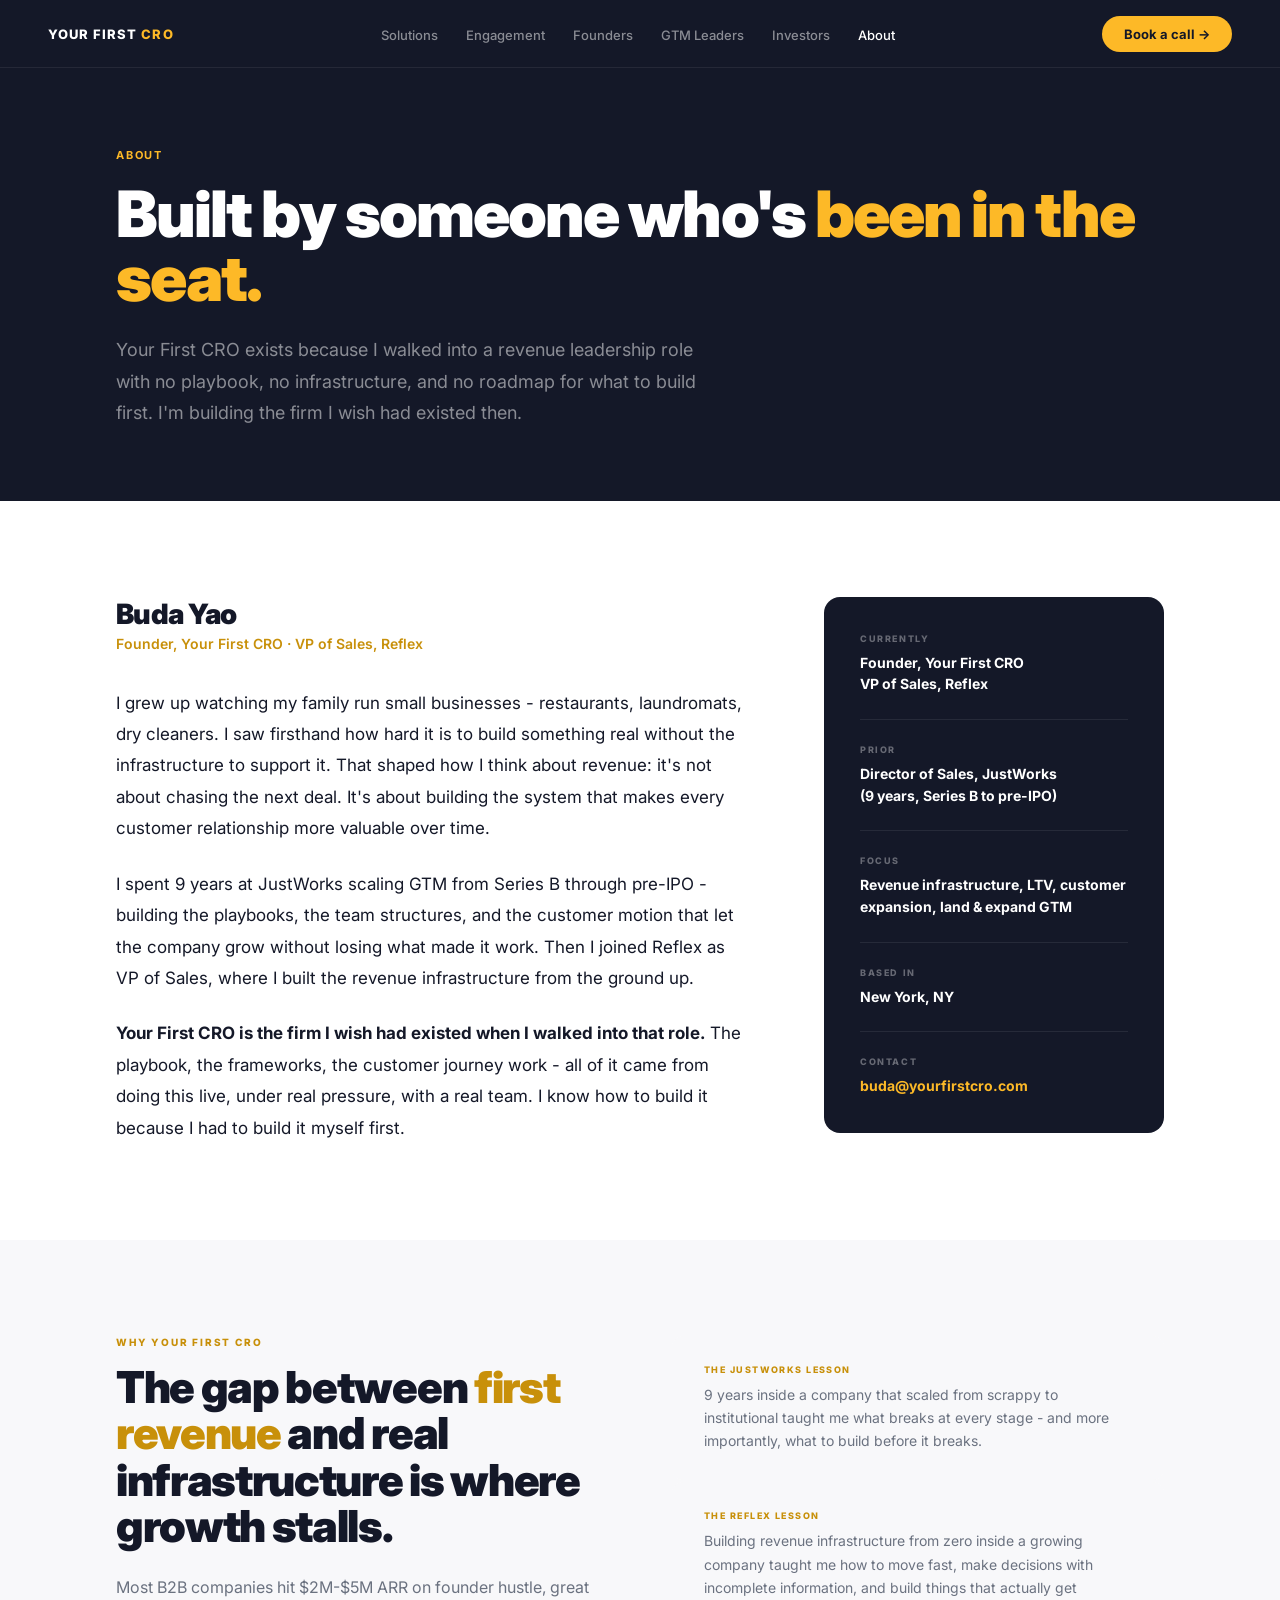
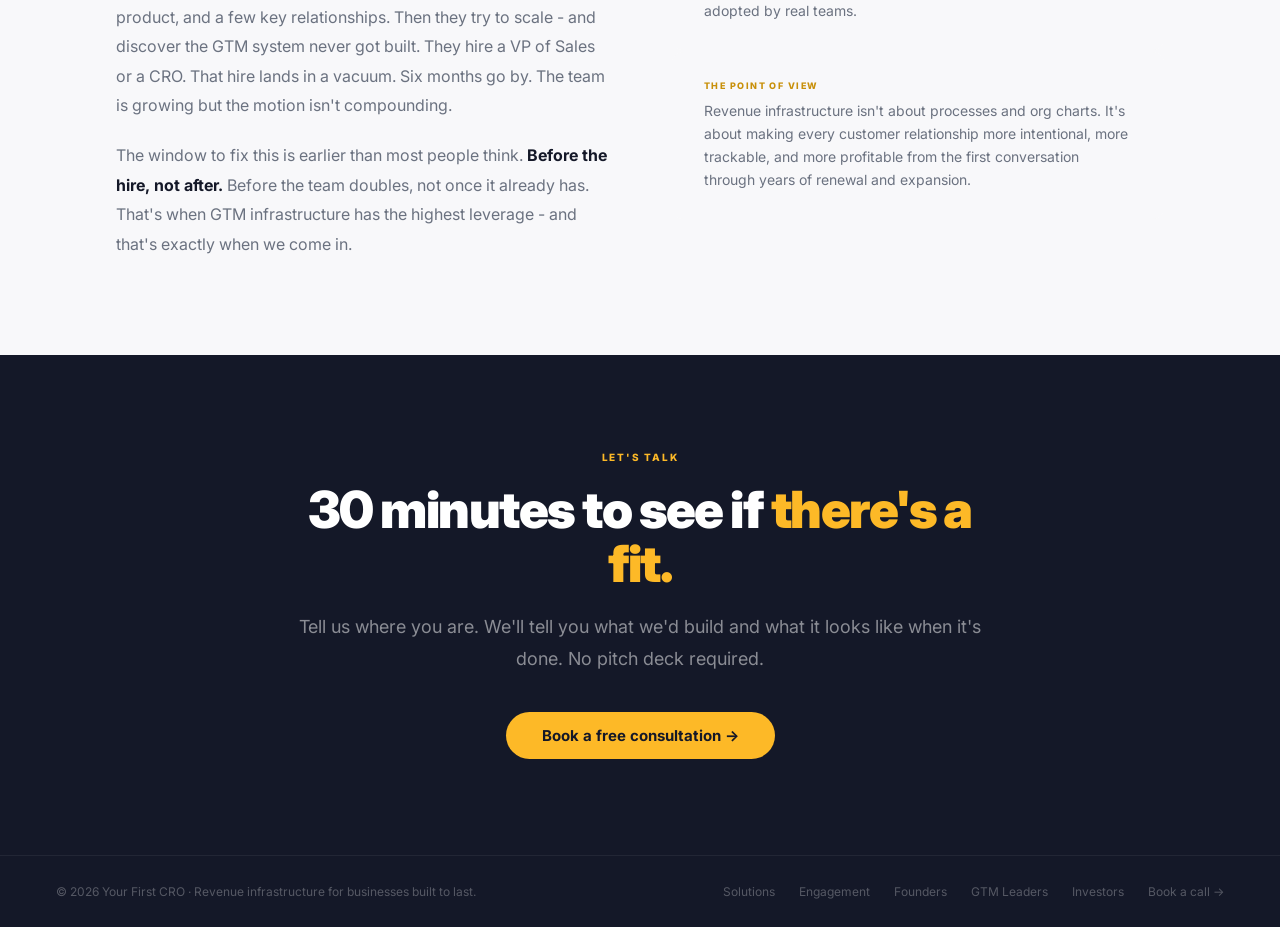
==== about.html @ 9ec586d1 "Add about page, fix CTA width, update all nav links - about.html: full standalone page with bio, why" ====
<!DOCTYPE html>
<html lang="en">
<head>
  <meta charset="UTF-8" />
  <meta name="viewport" content="width=device-width, initial-scale=1.0" />
  <title>About — Your First CRO</title>
  <link rel="preconnect" href="https://fonts.googleapis.com" />
  <link rel="preconnect" href="https://fonts.gstatic.com" crossorigin />
  <link href="https://fonts.googleapis.com/css2?family=Inter:wght@300;400;500;600;700;800;900&display=swap" rel="stylesheet" />
  <style>
    *, *::before, *::after { box-sizing: border-box; margin: 0; padding: 0; }
    :root {
      --dark:    #141828;
      --dark2:   #1C2240;
      --white:   #FFFFFF;
      --offwhite:#F8F8FA;
      --text:    #141828;
      --muted:   #6B7280;
      --border:  #E4E6EF;
      --gold:    #FDB927;
      --gold-dk: #C8900A;
    }
    html { scroll-behavior: smooth; }
    body { background: var(--white); color: var(--text); font-family: 'Inter', sans-serif; -webkit-font-smoothing: antialiased; }

    /* -- NAV -- */
    nav {
      position: fixed; top: 0; left: 0; right: 0; z-index: 100;
      display: flex; align-items: center; justify-content: space-between;
      padding: 0 48px; height: 68px;
      background: var(--dark); border-bottom: 1px solid rgba(255,255,255,.07);
    }
    .logo { font-size: 13px; font-weight: 800; letter-spacing: .08em; text-transform: uppercase; color: #fff; text-decoration: none; }
    .logo em { font-style: normal; color: var(--gold); }
    .nav-links { display: flex; gap: 28px; list-style: none; }
    .nav-links a { font-size: 13px; font-weight: 500; color: rgba(255,255,255,.5); text-decoration: none; transition: color .2s; }
    .nav-links a:hover, .nav-links a.active { color: #fff; }
    .pill { display: inline-flex; align-items: center; gap: 6px; padding: 10px 22px; border-radius: 999px; font-size: 13px; font-weight: 700; text-decoration: none; transition: all .2s; }
    .pill-gold { background: var(--gold); color: var(--dark); }
    .pill-gold:hover { background: var(--gold-dk); color: #fff; transform: translateY(-1px); }

    /* -- PAGE HERO -- */
    .page-hero { background: var(--dark); padding-top: 68px; }
    .page-hero-inner { max-width: 1160px; margin: 0 auto; padding: 80px 56px 72px; }
    .page-kicker { font-size: 11px; font-weight: 700; letter-spacing: .16em; text-transform: uppercase; color: var(--gold); margin-bottom: 20px; }
    .page-hero h1 { font-size: clamp(38px, 5vw, 68px); font-weight: 900; line-height: 1.0; letter-spacing: -.03em; color: #fff; margin-bottom: 24px; }
    .page-hero h1 em { font-style: normal; color: var(--gold); }
    .page-hero-sub { font-size: 18px; color: rgba(255,255,255,.5); line-height: 1.75; max-width: 580px; }

    /* -- SECTION -- */
    .wrap { max-width: 1160px; margin: 0 auto; padding: 96px 56px; }
    .section-kicker { font-size: 10px; font-weight: 800; letter-spacing: .18em; text-transform: uppercase; color: var(--gold-dk); margin-bottom: 16px; }
    .section-kicker-light { color: var(--gold); }
    .sec-offwhite { background: var(--offwhite); }

    /* -- ABOUT MAIN -- */
    .about-grid { display: grid; grid-template-columns: 1fr 340px; gap: 80px; align-items: start; }
    .about-bio p { font-size: 17px; color: var(--text); line-height: 1.85; margin-bottom: 24px; }
    .about-bio p:last-child { margin-bottom: 0; }
    .about-bio strong { font-weight: 700; }
    .about-name { font-size: 28px; font-weight: 900; color: var(--text); letter-spacing: -.02em; margin-bottom: 4px; }
    .about-title { font-size: 14px; color: var(--gold-dk); font-weight: 600; margin-bottom: 36px; }
    .about-sidebar { background: var(--dark); border-radius: 16px; padding: 36px; }
    .about-row { margin-bottom: 24px; padding-bottom: 24px; border-bottom: 1px solid rgba(255,255,255,.08); }
    .about-row:last-child { margin-bottom: 0; padding-bottom: 0; border-bottom: none; }
    .about-row-label { font-size: 9px; font-weight: 800; letter-spacing: .18em; text-transform: uppercase; color: rgba(255,255,255,.35); margin-bottom: 8px; }
    .about-row-value { font-size: 14px; font-weight: 700; color: #fff; line-height: 1.55; }

    /* -- WHY THIS -- */
    .why-grid { display: grid; grid-template-columns: 1fr 1fr; gap: 64px; align-items: start; }
    .why-h2 { font-size: clamp(28px, 3.5vw, 44px); font-weight: 900; line-height: 1.05; letter-spacing: -.03em; margin-bottom: 20px; }
    .why-h2 em { font-style: normal; color: var(--gold-dk); }
    .why-body p { font-size: 16px; color: var(--muted); line-height: 1.85; margin-bottom: 20px; }
    .why-body p:last-child { margin-bottom: 0; }
    .why-body strong { color: var(--text); font-weight: 700; }
    .why-cards { display: flex; flex-direction: column; gap: 2px; }
    .why-card { background: var(--offwhite); border-radius: 12px; padding: 28px 32px; }
    .why-card-label { font-size: 9px; font-weight: 800; letter-spacing: .16em; text-transform: uppercase; color: var(--gold-dk); margin-bottom: 8px; }
    .why-card p { font-size: 14px; color: var(--muted); line-height: 1.65; }

    /* -- CTA -- */
    .cta-wrap { background: var(--dark); padding: 96px 56px; text-align: center; }
    .cta-inner { max-width: 720px; margin: 0 auto; }
    .cta-inner h2 { font-size: clamp(32px, 4vw, 52px); font-weight: 900; line-height: 1.05; letter-spacing: -.03em; color: #fff; margin-bottom: 20px; }
    .cta-inner h2 em { font-style: normal; color: var(--gold); }
    .cta-inner p { font-size: 18px; color: rgba(255,255,255,.5); line-height: 1.8; margin-bottom: 36px; }

    /* -- FOOTER -- */
    footer { background: var(--dark); padding: 28px 56px; display: flex; align-items: center; justify-content: space-between; border-top: 1px solid rgba(255,255,255,.06); }
    footer p { font-size: 12px; color: rgba(255,255,255,.28); }
    .footer-links { display: flex; gap: 24px; }
    .footer-links a { font-size: 12px; color: rgba(255,255,255,.28); text-decoration: none; transition: color .2s; }
    .footer-links a:hover { color: var(--gold); }

    /* -- MOBILE -- */
    @media (max-width: 768px) {
      nav { padding: 0 20px; }
      .nav-links { display: none; }
      .page-hero-inner, .wrap { padding: 56px 24px; }
      .about-grid { grid-template-columns: 1fr; gap: 40px; }
      .why-grid { grid-template-columns: 1fr; gap: 40px; }
      .cta-wrap { padding: 64px 24px; }
      footer { flex-direction: column; gap: 8px; text-align: center; padding: 24px; }
      .footer-links { flex-direction: column; gap: 8px; align-items: center; }
    }
  </style>
</head>
<body>

<!-- NAV -->
<nav>
  <a href="/" class="logo">Your First <em>CRO</em></a>
  <ul class="nav-links">
    <li><a href="solutions.html">Solutions</a></li>
    <li><a href="engagement.html">Engagement</a></li>
    <li><a href="founders.html">Founders</a></li>
    <li><a href="gtm-leaders.html">GTM Leaders</a></li>
    <li><a href="investors.html">Investors</a></li>
    <li><a href="about.html" class="active">About</a></li>
  </ul>
  <a href="book.html" class="pill pill-gold">Book a call →</a>
</nav>

<!-- PAGE HERO -->
<div class="page-hero">
  <div class="page-hero-inner">
    <div class="page-kicker">About</div>
    <h1>Built by someone who's <em>been in the seat.</em></h1>
    <p class="page-hero-sub">Your First CRO exists because I walked into a revenue leadership role with no playbook, no infrastructure, and no roadmap for what to build first. I'm building the firm I wish had existed then.</p>
  </div>
</div>

<!-- ABOUT MAIN -->
<section>
  <div class="wrap">
    <div class="about-grid">
      <div class="about-bio">
        <div class="about-name">Buda Yao</div>
        <div class="about-title">Founder, Your First CRO · VP of Sales, Reflex</div>
        <p>I grew up watching my family run small businesses - restaurants, laundromats, dry cleaners. I saw firsthand how hard it is to build something real without the infrastructure to support it. That shaped how I think about revenue: it's not about chasing the next deal. It's about building the system that makes every customer relationship more valuable over time.</p>
        <p>I spent 9 years at JustWorks scaling GTM from Series B through pre-IPO - building the playbooks, the team structures, and the customer motion that let the company grow without losing what made it work. Then I joined Reflex as VP of Sales, where I built the revenue infrastructure from the ground up.</p>
        <p><strong>Your First CRO is the firm I wish had existed when I walked into that role.</strong> The playbook, the frameworks, the customer journey work - all of it came from doing this live, under real pressure, with a real team. I know how to build it because I had to build it myself first.</p>
      </div>
      <div class="about-sidebar">
        <div class="about-row">
          <div class="about-row-label">Currently</div>
          <div class="about-row-value">Founder, Your First CRO<br>VP of Sales, Reflex</div>
        </div>
        <div class="about-row">
          <div class="about-row-label">Prior</div>
          <div class="about-row-value">Director of Sales, JustWorks<br>(9 years, Series B to pre-IPO)</div>
        </div>
        <div class="about-row">
          <div class="about-row-label">Focus</div>
          <div class="about-row-value">Revenue infrastructure, LTV, customer expansion, land & expand GTM</div>
        </div>
        <div class="about-row">
          <div class="about-row-label">Based in</div>
          <div class="about-row-value">New York, NY</div>
        </div>
        <div class="about-row">
          <div class="about-row-label">Contact</div>
          <div class="about-row-value" style="color:var(--gold);">buda@yourfirstcro.com</div>
        </div>
      </div>
    </div>
  </div>
</section>

<!-- WHY THIS -->
<section class="sec-offwhite">
  <div class="wrap">
    <div class="why-grid">
      <div>
        <div class="section-kicker" style="margin-bottom:16px;">Why Your First CRO</div>
        <h2 class="why-h2">The gap between <em>first revenue</em> and real infrastructure is where growth stalls.</h2>
        <div class="why-body" style="margin-top:24px;">
          <p>Most B2B companies hit $2M-$5M ARR on founder hustle, great product, and a few key relationships. Then they try to scale - and discover the GTM system never got built. They hire a VP of Sales or a CRO. That hire lands in a vacuum. Six months go by. The team is growing but the motion isn't compounding.</p>
          <p>The window to fix this is earlier than most people think. <strong>Before the hire, not after.</strong> Before the team doubles, not once it already has. That's when GTM infrastructure has the highest leverage - and that's exactly when we come in.</p>
        </div>
      </div>
      <div class="why-cards">
        <div class="why-card">
          <div class="why-card-label">The JustWorks lesson</div>
          <p>9 years inside a company that scaled from scrappy to institutional taught me what breaks at every stage - and more importantly, what to build before it breaks.</p>
        </div>
        <div class="why-card">
          <div class="why-card-label">The Reflex lesson</div>
          <p>Building revenue infrastructure from zero inside a growing company taught me how to move fast, make decisions with incomplete information, and build things that actually get adopted by real teams.</p>
        </div>
        <div class="why-card">
          <div class="why-card-label">The point of view</div>
          <p>Revenue infrastructure isn't about processes and org charts. It's about making every customer relationship more intentional, more trackable, and more profitable from the first conversation through years of renewal and expansion.</p>
        </div>
      </div>
    </div>
  </div>
</section>

<!-- CTA -->
<section>
  <div class="cta-wrap">
    <div class="cta-inner">
      <div class="section-kicker section-kicker-light" style="margin-bottom:20px;">Let's talk</div>
      <h2>30 minutes to see if <em>there's a fit.</em></h2>
      <p>Tell us where you are. We'll tell you what we'd build and what it looks like when it's done. No pitch deck required.</p>
      <a href="book.html" class="pill pill-gold" style="font-size:15px;padding:14px 36px;">Book a free consultation →</a>
    </div>
  </div>
</section>

<!-- FOOTER -->
<footer>
  <p>© 2026 Your First CRO · Revenue infrastructure for businesses built to last.</p>
  <div class="footer-links">
    <a href="solutions.html">Solutions</a>
    <a href="engagement.html">Engagement</a>
    <a href="founders.html">Founders</a>
    <a href="gtm-leaders.html">GTM Leaders</a>
    <a href="investors.html">Investors</a>
    <a href="book.html">Book a call →</a>
  </div>
</footer>

</body>
</html>
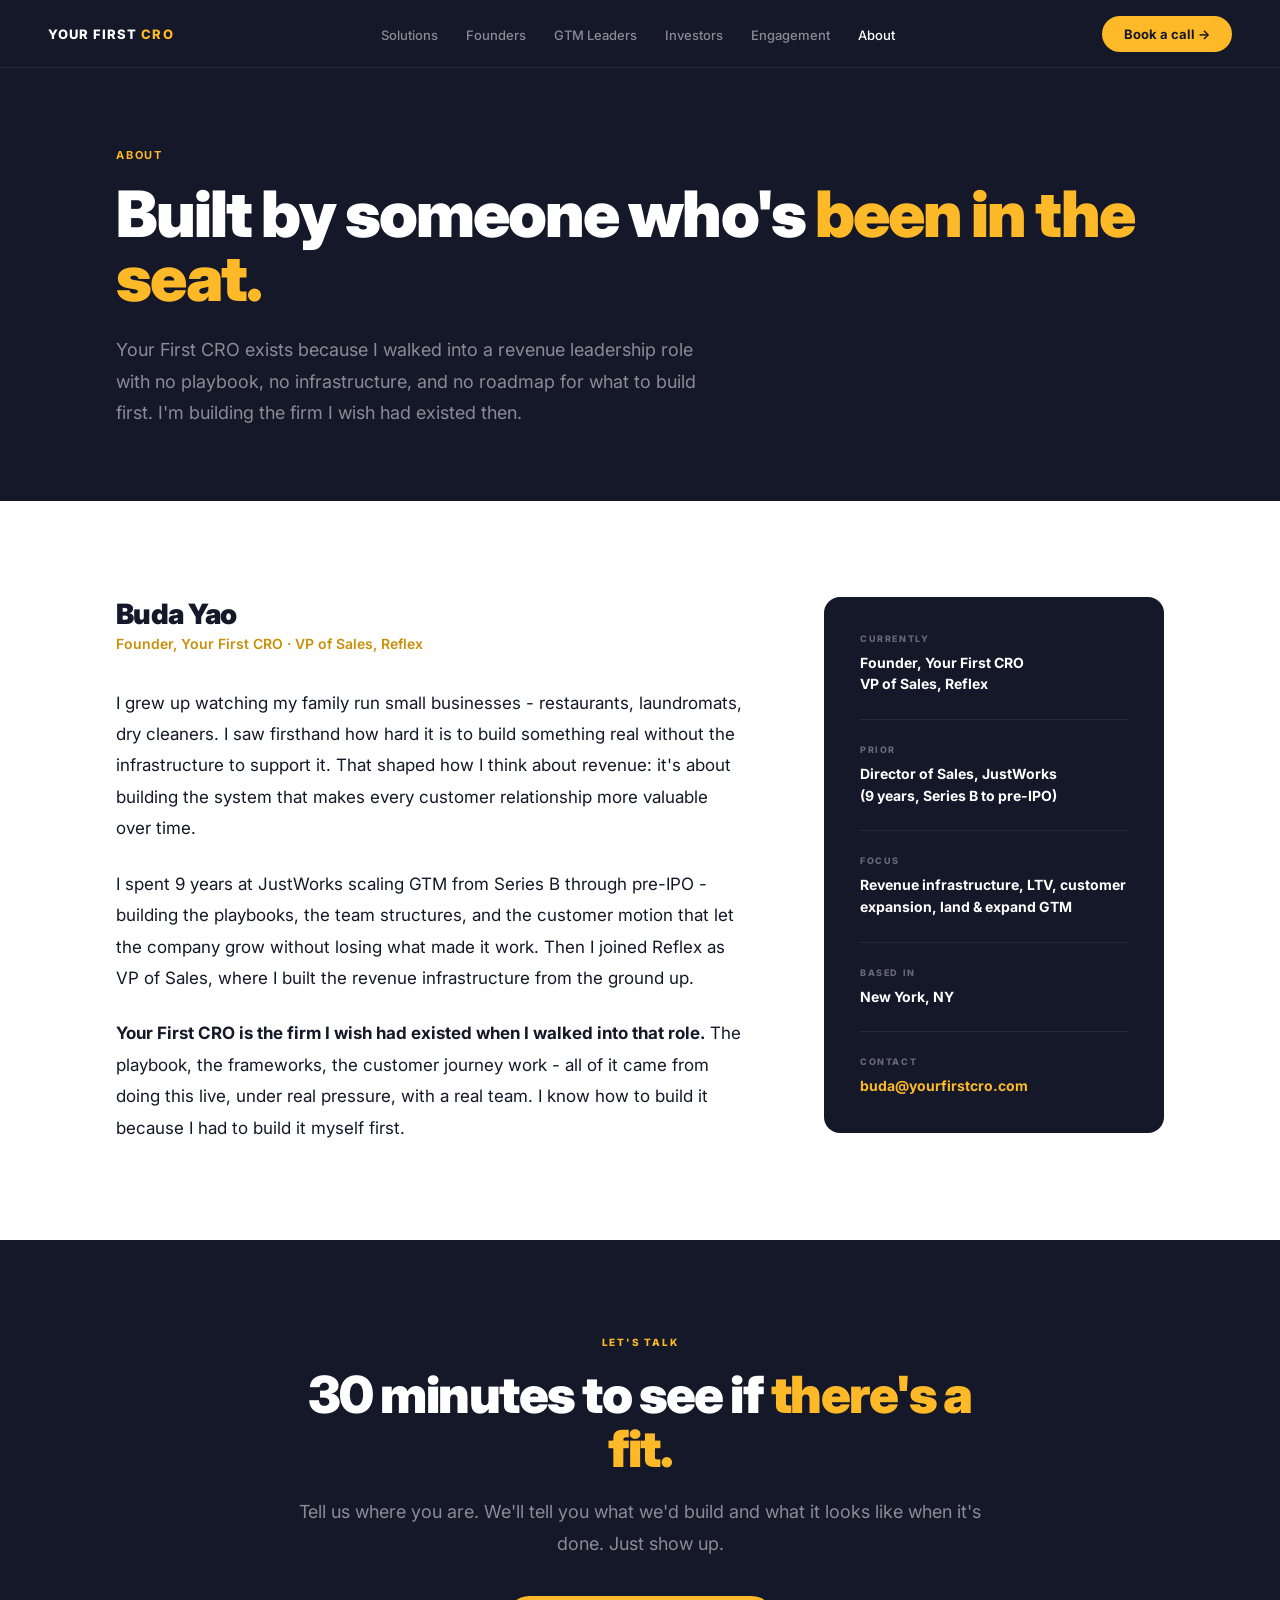
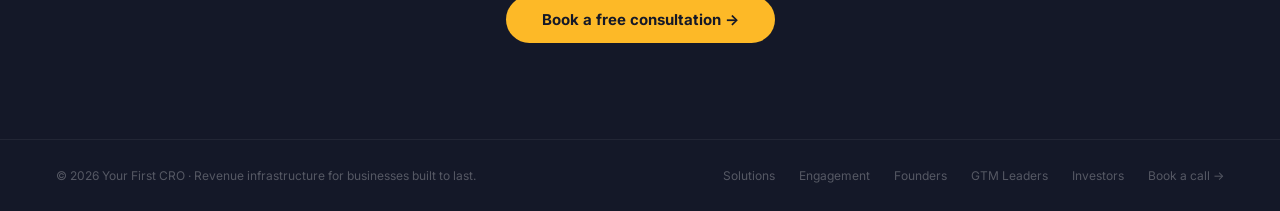
==== commit 771de46f: "Round 4: copy cleanup, section cuts, nav reorder, mobile polish - Strip all "no"/"not" from copy acr" ====
--- a/about.html
+++ b/about.html
@@ -104,6 +104,7 @@
       .footer-links { flex-direction: column; gap: 8px; align-items: center; }
     }
   </style>
+  <link rel="stylesheet" href="mobile.css" />
 </head>
 <body>
 
@@ -112,13 +113,16 @@
   <a href="/" class="logo">Your First <em>CRO</em></a>
   <ul class="nav-links">
     <li><a href="solutions.html">Solutions</a></li>
-    <li><a href="engagement.html">Engagement</a></li>
     <li><a href="founders.html">Founders</a></li>
     <li><a href="gtm-leaders.html">GTM Leaders</a></li>
     <li><a href="investors.html">Investors</a></li>
+    <li><a href="engagement.html">Engagement</a></li>
     <li><a href="about.html" class="active">About</a></li>
   </ul>
   <a href="book.html" class="pill pill-gold">Book a call →</a>
+  <button class="nav-hamburger" id="hamburger" aria-label="Open menu">
+    <span></span><span></span><span></span>
+  </button>
 </nav>
 
 <!-- PAGE HERO -->
@@ -137,7 +141,7 @@
       <div class="about-bio">
         <div class="about-name">Buda Yao</div>
         <div class="about-title">Founder, Your First CRO · VP of Sales, Reflex</div>
-        <p>I grew up watching my family run small businesses - restaurants, laundromats, dry cleaners. I saw firsthand how hard it is to build something real without the infrastructure to support it. That shaped how I think about revenue: it's not about chasing the next deal. It's about building the system that makes every customer relationship more valuable over time.</p>
+        <p>I grew up watching my family run small businesses - restaurants, laundromats, dry cleaners. I saw firsthand how hard it is to build something real without the infrastructure to support it. That shaped how I think about revenue: it's about building the system that makes every customer relationship more valuable over time.</p>
         <p>I spent 9 years at JustWorks scaling GTM from Series B through pre-IPO - building the playbooks, the team structures, and the customer motion that let the company grow without losing what made it work. Then I joined Reflex as VP of Sales, where I built the revenue infrastructure from the ground up.</p>
         <p><strong>Your First CRO is the firm I wish had existed when I walked into that role.</strong> The playbook, the frameworks, the customer journey work - all of it came from doing this live, under real pressure, with a real team. I know how to build it because I had to build it myself first.</p>
       </div>
@@ -161,36 +165,6 @@
         <div class="about-row">
           <div class="about-row-label">Contact</div>
           <div class="about-row-value" style="color:var(--gold);">buda@yourfirstcro.com</div>
-        </div>
-      </div>
-    </div>
-  </div>
-</section>
-
-<!-- WHY THIS -->
-<section class="sec-offwhite">
-  <div class="wrap">
-    <div class="why-grid">
-      <div>
-        <div class="section-kicker" style="margin-bottom:16px;">Why Your First CRO</div>
-        <h2 class="why-h2">The gap between <em>first revenue</em> and real infrastructure is where growth stalls.</h2>
-        <div class="why-body" style="margin-top:24px;">
-          <p>Most B2B companies hit $2M-$5M ARR on founder hustle, great product, and a few key relationships. Then they try to scale - and discover the GTM system never got built. They hire a VP of Sales or a CRO. That hire lands in a vacuum. Six months go by. The team is growing but the motion isn't compounding.</p>
-          <p>The window to fix this is earlier than most people think. <strong>Before the hire, not after.</strong> Before the team doubles, not once it already has. That's when GTM infrastructure has the highest leverage - and that's exactly when we come in.</p>
-        </div>
-      </div>
-      <div class="why-cards">
-        <div class="why-card">
-          <div class="why-card-label">The JustWorks lesson</div>
-          <p>9 years inside a company that scaled from scrappy to institutional taught me what breaks at every stage - and more importantly, what to build before it breaks.</p>
-        </div>
-        <div class="why-card">
-          <div class="why-card-label">The Reflex lesson</div>
-          <p>Building revenue infrastructure from zero inside a growing company taught me how to move fast, make decisions with incomplete information, and build things that actually get adopted by real teams.</p>
-        </div>
-        <div class="why-card">
-          <div class="why-card-label">The point of view</div>
-          <p>Revenue infrastructure isn't about processes and org charts. It's about making every customer relationship more intentional, more trackable, and more profitable from the first conversation through years of renewal and expansion.</p>
         </div>
       </div>
     </div>
@@ -203,7 +177,7 @@
     <div class="cta-inner">
       <div class="section-kicker section-kicker-light" style="margin-bottom:20px;">Let's talk</div>
       <h2>30 minutes to see if <em>there's a fit.</em></h2>
-      <p>Tell us where you are. We'll tell you what we'd build and what it looks like when it's done. No pitch deck required.</p>
+      <p>Tell us where you are. We'll tell you what we'd build and what it looks like when it's done. Just show up.</p>
       <a href="book.html" class="pill pill-gold" style="font-size:15px;padding:14px 36px;">Book a free consultation →</a>
     </div>
   </div>
@@ -222,5 +196,30 @@
   </div>
 </footer>
 
+<!-- MOBILE NAV DRAWER -->
+<div class="nav-drawer" id="navDrawer">
+  <a href="/">Home</a>
+  <a href="solutions.html">Solutions</a>
+  <a href="founders.html">Founders</a>
+  <a href="gtm-leaders.html">GTM Leaders</a>
+  <a href="investors.html">Investors</a>
+  <a href="engagement.html">Engagement</a>
+  <a href="about.html">About</a>
+  <a href="book.html">Book a free call →</a>
+</div>
+<script>
+  var btn = document.getElementById("hamburger");
+  var drawer = document.getElementById("navDrawer");
+  btn.addEventListener("click", function() {
+    btn.classList.toggle("open");
+    drawer.classList.toggle("open");
+  });
+  drawer.querySelectorAll("a").forEach(function(a) {
+    a.addEventListener("click", function() {
+      btn.classList.remove("open");
+      drawer.classList.remove("open");
+    });
+  });
+</script>
 </body>
 </html>
--- a/mobile.css
+++ b/mobile.css
@@ -0,0 +1,619 @@
+/*
+  mobile.css — shared responsive overrides for yourfirstcro.com
+  Applied to every page. Desktop styles live in each page's <style> block.
+  Mobile-first breakpoints: 375 / 768 / 1024
+*/
+
+/* ─── GLOBAL TOUCH OPTIMIZATION ─────────────────────────────── */
+a, button, [role="button"] {
+  touch-action: manipulation; /* kills 300ms tap delay */
+  -webkit-tap-highlight-color: transparent;
+}
+
+/* ─── NAV ────────────────────────────────────────────────────── */
+@media (max-width: 768px) {
+  nav {
+    padding: 0 20px;
+    height: 60px;
+  }
+  .nav-links {
+    display: none; /* hamburger TODO - for now logo + CTA only */
+  }
+  .logo {
+    font-size: 12px;
+  }
+  /* CTA pill in nav — make it easier to tap */
+  nav .pill {
+    padding: 10px 18px;
+    font-size: 12px;
+    min-height: 44px;
+    display: flex;
+    align-items: center;
+  }
+}
+
+/* ─── HERO (index) ───────────────────────────────────────────── */
+@media (max-width: 768px) {
+  .hero {
+    grid-template-columns: 1fr;
+    min-height: auto;
+    padding-top: 60px;
+  }
+  .hero-left {
+    padding: 52px 24px 36px;
+  }
+  .hero h1 {
+    font-size: 38px;
+    letter-spacing: -.025em;
+    margin-bottom: 20px;
+  }
+  .hero-sub {
+    font-size: 16px;
+    line-height: 1.7;
+    margin-bottom: 32px;
+  }
+  .hero-actions {
+    flex-direction: column;
+    gap: 10px;
+  }
+  .hero-actions .pill {
+    min-height: 52px;
+    font-size: 15px;
+    justify-content: center;
+  }
+  .hero-right {
+    border-left: none;
+    border-top: 1px solid rgba(255,255,255,.07);
+    padding: 36px 24px 48px;
+  }
+  .hero-right-label {
+    font-size: 12px;
+    margin-bottom: 24px;
+  }
+  .trigger-row {
+    padding: 16px 0;
+    gap: 14px;
+  }
+  .t-text {
+    font-size: 15px;
+    line-height: 1.5;
+  }
+}
+
+/* ─── TICKER ─────────────────────────────────────────────────── */
+@media (max-width: 768px) {
+  .ticker-item {
+    font-size: 11px;
+    padding: 0 20px;
+  }
+}
+
+/* ─── STATS ROW ──────────────────────────────────────────────── */
+@media (max-width: 768px) {
+  .stats-row {
+    grid-template-columns: 1fr 1fr;
+  }
+  .stat-block {
+    padding: 32px 20px;
+    border-right: none;
+    border-bottom: 1px solid var(--border);
+  }
+  .stat-block:nth-child(odd) {
+    border-right: 1px solid var(--border);
+  }
+  .stat-block:nth-last-child(-n+2) {
+    border-bottom: none;
+  }
+  .stat-num {
+    font-size: 36px;
+    margin-bottom: 8px;
+  }
+  .stat-label {
+    font-size: 13px;
+    margin-bottom: 4px;
+  }
+  .stat-desc {
+    font-size: 13px;
+    line-height: 1.55;
+  }
+}
+
+/* ─── SECTION WRAPPERS ───────────────────────────────────────── */
+@media (max-width: 768px) {
+  .wrap, .wrap-sm {
+    padding: 56px 20px;
+  }
+  .section-kicker {
+    font-size: 11px;
+    margin-bottom: 12px;
+  }
+  .section-h2 {
+    font-size: 28px;
+  }
+}
+
+/* ─── PROBLEM SECTION ────────────────────────────────────────── */
+@media (max-width: 768px) {
+  .problem-grid {
+    grid-template-columns: 1fr;
+    gap: 20px;
+  }
+  .problem-card {
+    padding: 24px 20px;
+  }
+  .problem-card p {
+    font-size: 15px;
+    line-height: 1.75;
+  }
+}
+
+/* ─── FUNNEL ─────────────────────────────────────────────────── */
+@media (max-width: 768px) {
+  .funnel-container {
+    overflow: hidden;
+    padding: 16px 12px 12px;
+  }
+  .funnel-svg {
+    transform: scale(1.55);
+    transform-origin: center center;
+    margin: 16px 0;
+  }
+}
+
+/* ─── LEVERAGE GRID (solutions page) ────────────────────────── */
+@media (max-width: 768px) {
+  .lev-grid {
+    grid-template-columns: 1fr;
+  }
+  .lev-intro {
+    grid-template-columns: 1fr;
+    gap: 24px;
+    margin-bottom: 40px;
+  }
+  .lev-intro h2 {
+    font-size: 26px;
+  }
+  .lev-intro p {
+    font-size: 15px;
+  }
+  .lev-card {
+    padding: 28px 24px;
+  }
+  .lev-num {
+    font-size: 10px;
+  }
+  .lev-card h3 {
+    font-size: 16px;
+    margin-bottom: 16px;
+  }
+  .lev-row-lbl {
+    font-size: 10px;
+  }
+  .lev-row-txt {
+    font-size: 14px;
+    line-height: 1.6;
+  }
+  .lev-impact {
+    font-size: 11px;
+  }
+}
+
+/* ─── ENGAGEMENT GRID ────────────────────────────────────────── */
+@media (max-width: 768px) {
+  .eng-grid {
+    grid-template-columns: 1fr;
+  }
+  .eng-card {
+    padding: 36px 24px;
+  }
+  .eng-card h3 {
+    font-size: 28px;
+  }
+  .eng-card p {
+    font-size: 15px;
+  }
+  .eng-fee {
+    font-size: 14px;
+  }
+  .eng-item {
+    font-size: 14px;
+  }
+}
+
+/* ─── HOW IT WORKS ───────────────────────────────────────────── */
+@media (max-width: 768px) {
+  .how-grid {
+    grid-template-columns: 1fr;
+    gap: 40px;
+  }
+  .how-h2 {
+    font-size: 24px;
+  }
+  .how-sub {
+    font-size: 15px;
+  }
+  .step-body h4 {
+    font-size: 15px;
+  }
+  .step-body p {
+    font-size: 14px;
+  }
+}
+
+/* ─── PAGE HERO (sub-pages) ──────────────────────────────────── */
+@media (max-width: 768px) {
+  .page-hero {
+    min-height: auto;
+  }
+  .page-hero-inner {
+    padding: 56px 20px 48px;
+  }
+  .page-kicker {
+    font-size: 11px;
+    margin-bottom: 14px;
+  }
+  .page-hero h1 {
+    font-size: 34px;
+    letter-spacing: -.025em;
+    margin-bottom: 20px;
+    max-width: none;
+  }
+  .page-hero-sub {
+    font-size: 16px;
+    line-height: 1.7;
+    max-width: none;
+    margin-bottom: 32px;
+  }
+  .hero-actions {
+    flex-direction: column;
+    gap: 10px;
+  }
+  .hero-actions .pill,
+  .hero-actions .pill-gold,
+  .hero-actions .pill-outline-light {
+    min-height: 52px;
+    font-size: 15px;
+    justify-content: center;
+    text-align: center;
+    display: flex;
+    align-items: center;
+    border-radius: 999px;
+  }
+}
+
+/* ─── MOMENT / SIGNAL / PHASE GRIDS ─────────────────────────── */
+@media (max-width: 768px) {
+  .moment-grid,
+  .signal-grid,
+  .phase-grid {
+    grid-template-columns: 1fr;
+  }
+  .moment-card,
+  .signal-card,
+  .phase-card {
+    padding: 28px 24px;
+  }
+  .moment-card h3,
+  .signal-card h3,
+  .phase-card h3 {
+    font-size: 16px;
+  }
+  .moment-card p,
+  .signal-card p,
+  .phase-card p {
+    font-size: 14px;
+    line-height: 1.65;
+  }
+  .moment-icon {
+    font-size: 24px;
+    margin-bottom: 12px;
+  }
+}
+
+/* ─── BUILD / HELP LISTS ─────────────────────────────────────── */
+@media (max-width: 768px) {
+  .build-grid,
+  .help-grid {
+    grid-template-columns: 1fr;
+    gap: 36px;
+  }
+  .build-h2,
+  .help-h2 {
+    font-size: 24px;
+  }
+  .build-sub,
+  .help-sub {
+    font-size: 15px;
+  }
+  .build-item,
+  .help-item {
+    padding: 20px 20px;
+    gap: 14px;
+  }
+  .build-text h4,
+  .help-text h4 {
+    font-size: 14px;
+  }
+  .build-text p,
+  .help-text p {
+    font-size: 13px;
+  }
+}
+
+/* ─── STATS ROW (investors) ──────────────────────────────────── */
+@media (max-width: 768px) {
+  .stats-row.dark-stats {
+    grid-template-columns: 1fr;
+  }
+  .stats-row.dark-stats .stat-block {
+    border-right: none;
+    border-bottom: 1px solid rgba(255,255,255,.08);
+    padding: 36px 24px;
+  }
+  .stats-row.dark-stats .stat-block:last-child {
+    border-bottom: none;
+  }
+}
+
+/* ─── ABOUT GRID ─────────────────────────────────────────────── */
+@media (max-width: 768px) {
+  .about-grid {
+    grid-template-columns: 1fr;
+    gap: 36px;
+  }
+  .about-bio p {
+    font-size: 15px;
+    line-height: 1.8;
+    margin-bottom: 20px;
+  }
+  .about-name {
+    font-size: 22px;
+  }
+  .about-email {
+    font-size: 13px;
+    margin-bottom: 28px;
+  }
+  .about-sidebar {
+    padding: 28px 24px;
+  }
+  .about-row-value {
+    font-size: 14px;
+  }
+}
+
+/* ─── WHY GRID (about page) ──────────────────────────────────── */
+@media (max-width: 768px) {
+  .why-grid {
+    grid-template-columns: 1fr;
+    gap: 36px;
+  }
+  .why-h2 {
+    font-size: 24px;
+    margin-bottom: 14px;
+  }
+  .why-body p {
+    font-size: 15px;
+    line-height: 1.75;
+  }
+  .why-card {
+    padding: 24px 20px;
+  }
+  .why-card p {
+    font-size: 14px;
+    line-height: 1.65;
+  }
+}
+
+/* ─── QUOTE BLOCK ────────────────────────────────────────────── */
+@media (max-width: 768px) {
+  .quote-block {
+    padding: 36px 24px;
+    border-radius: 12px;
+  }
+  .quote-text {
+    font-size: 18px;
+    line-height: 1.55;
+    margin-bottom: 20px;
+  }
+  .quote-attr {
+    font-size: 13px;
+  }
+}
+
+/* ─── DIFF CARD ──────────────────────────────────────────────── */
+@media (max-width: 768px) {
+  .diff-card {
+    padding: 24px 20px;
+  }
+  .diff-card p {
+    font-size: 15px;
+    line-height: 1.8;
+  }
+}
+
+/* ─── CTA SECTION ────────────────────────────────────────────── */
+@media (max-width: 768px) {
+  .cta-wrap {
+    padding: 64px 20px;
+  }
+  .cta-inner h2 {
+    font-size: 28px;
+    margin-bottom: 14px;
+  }
+  .cta-inner p {
+    font-size: 16px;
+    line-height: 1.7;
+    margin-bottom: 28px;
+  }
+  .cta-inner .pill,
+  .cta-inner .pill-gold {
+    min-height: 52px;
+    font-size: 15px;
+    padding: 14px 28px;
+  }
+}
+
+/* ─── FOOTER ─────────────────────────────────────────────────── */
+@media (max-width: 768px) {
+  footer {
+    flex-direction: column;
+    gap: 20px;
+    text-align: center;
+    padding: 32px 20px;
+  }
+  footer p {
+    font-size: 13px;
+    color: rgba(255,255,255,.4);
+  }
+  .footer-links {
+    flex-wrap: wrap;
+    justify-content: center;
+    gap: 16px 20px;
+  }
+  .footer-links a {
+    font-size: 13px;
+    color: rgba(255,255,255,.4);
+    min-height: 44px;
+    display: flex;
+    align-items: center;
+  }
+}
+
+/* ─── BOOK PAGE ──────────────────────────────────────────────── */
+@media (max-width: 768px) {
+  .page-wrap {
+    grid-template-columns: 1fr;
+    gap: 36px;
+    padding: 40px 20px 72px;
+  }
+  .form-card {
+    padding: 28px 20px;
+  }
+  .left h1 {
+    font-size: 30px;
+  }
+  .left-body {
+    font-size: 15px;
+    margin-bottom: 32px;
+  }
+  .expect-text {
+    font-size: 14px;
+  }
+  .field label {
+    font-size: 11px;
+  }
+  .field input,
+  .field textarea,
+  .field select {
+    font-size: 16px; /* prevent iOS zoom on focus */
+    min-height: 52px;
+  }
+  .field textarea {
+    min-height: 120px;
+  }
+  .submit-btn {
+    min-height: 52px;
+    font-size: 15px;
+  }
+}
+
+/* ─── INVESTORS STATS (dark bg, no .dark-stats class) ───────── */
+@media (max-width: 768px) {
+  .sec-offwhite .stats-row {
+    grid-template-columns: 1fr;
+    border-radius: 12px;
+  }
+  .sec-offwhite .stat-block {
+    border-right: none;
+    border-bottom: 1px solid rgba(255,255,255,.08);
+    padding: 36px 24px;
+  }
+  .sec-offwhite .stat-block:last-child {
+    border-bottom: none;
+  }
+}
+
+/* ─── GLOBAL PILL TOUCH TARGETS ──────────────────────────────── */
+@media (max-width: 768px) {
+  .pill,
+  .pill-gold,
+  .pill-outline,
+  .pill-outline-light {
+    min-height: 48px;
+    display: inline-flex;
+    align-items: center;
+    touch-action: manipulation;
+  }
+}
+
+/* ─── MOBILE HAMBURGER NAV ───────────────────────────────────── */
+.nav-hamburger {
+  display: none;
+  flex-direction: column;
+  justify-content: center;
+  gap: 5px;
+  width: 44px;
+  height: 44px;
+  background: none;
+  border: none;
+  cursor: pointer;
+  padding: 4px;
+  touch-action: manipulation;
+}
+.nav-hamburger span {
+  display: block;
+  width: 22px;
+  height: 2px;
+  background: rgba(255,255,255,.7);
+  border-radius: 2px;
+  transition: all .25s ease;
+}
+
+/* Mobile drawer */
+.nav-drawer {
+  display: none;
+  position: fixed;
+  top: 60px;
+  left: 0; right: 0;
+  background: #0E1220;
+  border-bottom: 1px solid rgba(255,255,255,.1);
+  z-index: 99;
+  padding: 16px 20px 24px;
+  transform: translateY(-8px);
+  opacity: 0;
+  transition: all .25s ease;
+  pointer-events: none;
+}
+.nav-drawer.open {
+  opacity: 1;
+  transform: translateY(0);
+  pointer-events: all;
+}
+.nav-drawer a {
+  display: block;
+  padding: 14px 0;
+  font-size: 16px;
+  font-weight: 600;
+  color: rgba(255,255,255,.65);
+  text-decoration: none;
+  border-bottom: 1px solid rgba(255,255,255,.06);
+  transition: color .15s;
+}
+.nav-drawer a:last-child {
+  border-bottom: none;
+  margin-top: 8px;
+  color: var(--gold);
+  font-weight: 700;
+}
+.nav-drawer a:hover { color: #fff; }
+
+/* Hamburger open state */
+.nav-hamburger.open span:nth-child(1) { transform: translateY(7px) rotate(45deg); }
+.nav-hamburger.open span:nth-child(2) { opacity: 0; transform: scaleX(0); }
+.nav-hamburger.open span:nth-child(3) { transform: translateY(-7px) rotate(-45deg); }
+
+@media (max-width: 768px) {
+  .nav-hamburger { display: flex; }
+  nav .pill-gold { display: none; } /* replaced by drawer CTA */
+  .nav-drawer { display: block; }
+}
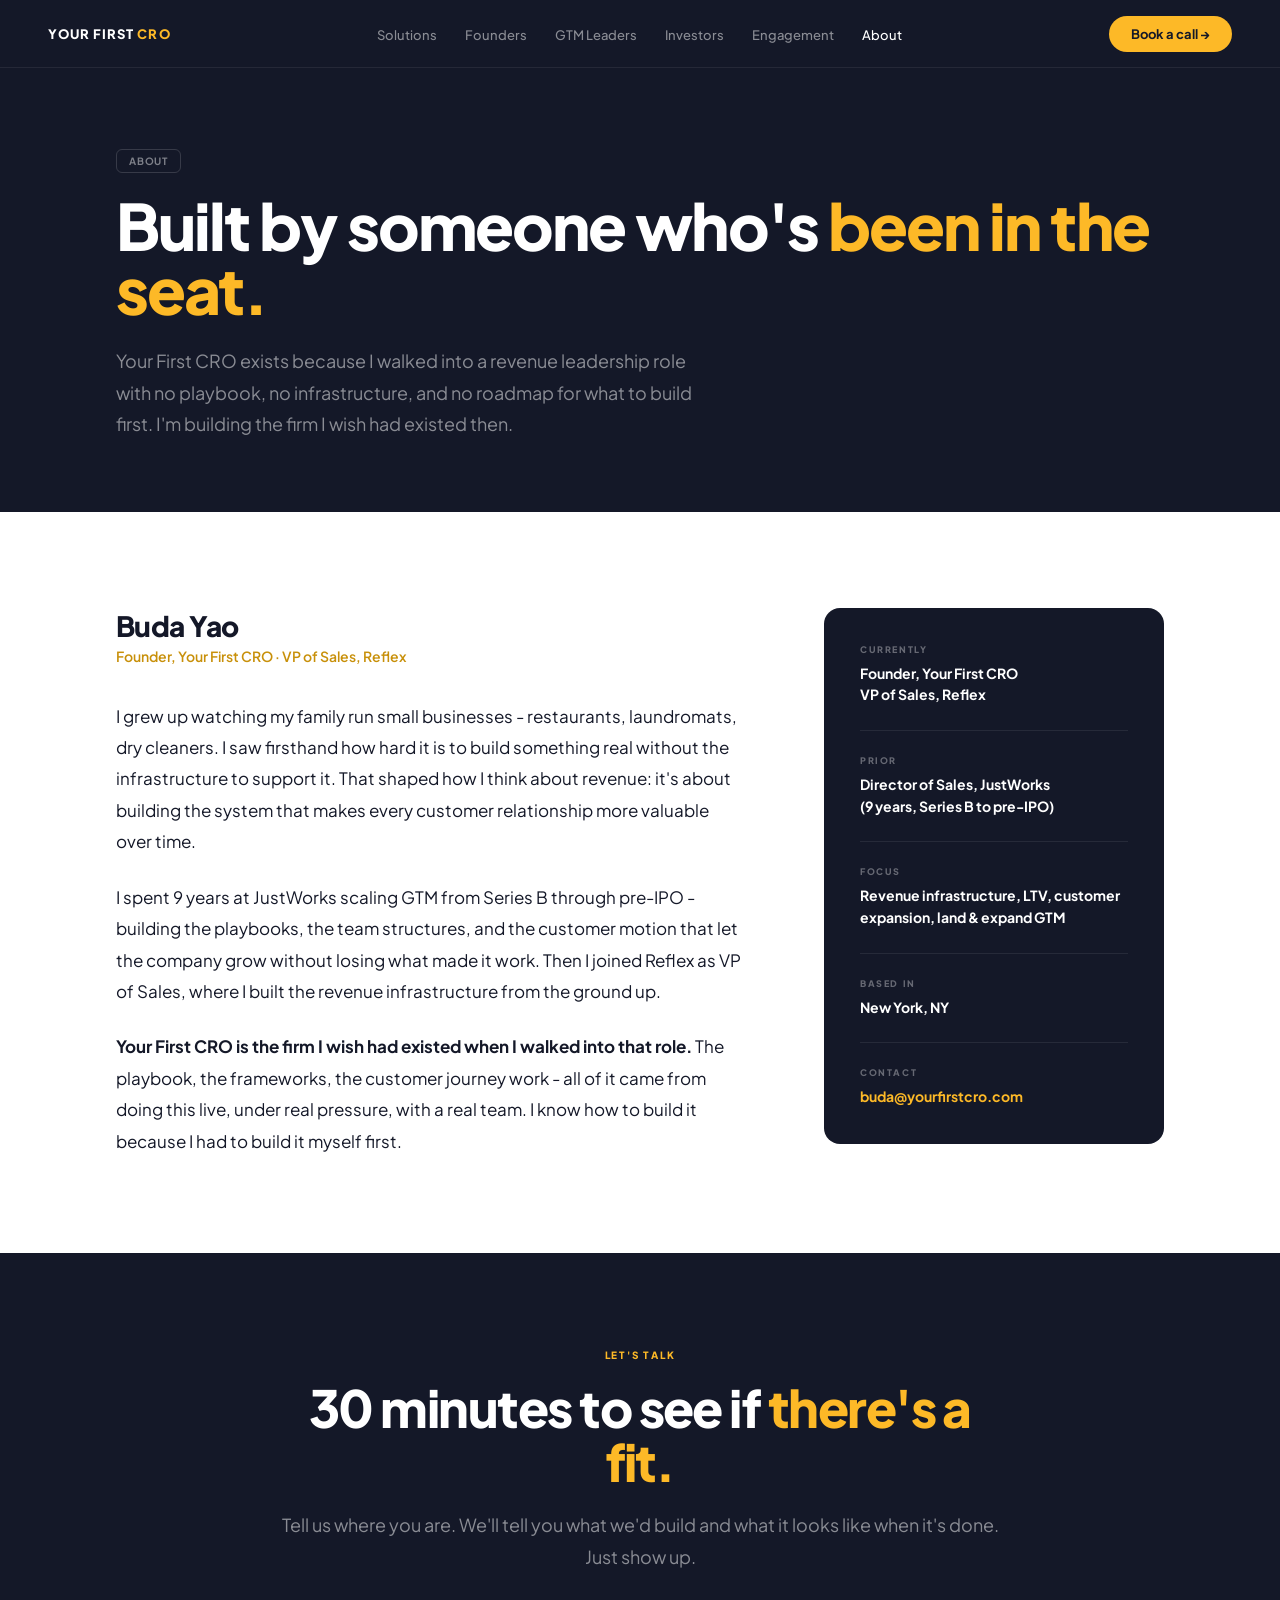
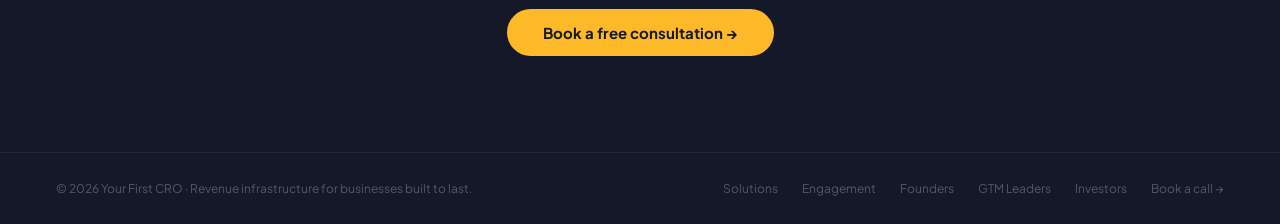
==== commit a88e02e0: "Refresh site typography and solutions page with real deliverables - Swap Inter for Plus Jakarta Sans" ====
--- a/about.html
+++ b/about.html
@@ -6,7 +6,7 @@
   <title>About — Your First CRO</title>
   <link rel="preconnect" href="https://fonts.googleapis.com" />
   <link rel="preconnect" href="https://fonts.gstatic.com" crossorigin />
-  <link href="https://fonts.googleapis.com/css2?family=Inter:wght@300;400;500;600;700;800;900&display=swap" rel="stylesheet" />
+  <link href="https://fonts.googleapis.com/css2?family=Plus+Jakarta+Sans:ital,wght@0,400;0,500;0,600;0,700;0,800;1,700&display=swap" rel="stylesheet" />
   <style>
     *, *::before, *::after { box-sizing: border-box; margin: 0; padding: 0; }
     :root {
@@ -21,7 +21,7 @@
       --gold-dk: #C8900A;
     }
     html { scroll-behavior: smooth; }
-    body { background: var(--white); color: var(--text); font-family: 'Inter', sans-serif; -webkit-font-smoothing: antialiased; }
+    body { background: var(--white); color: var(--text); font-family: 'Plus Jakarta Sans', sans-serif; -webkit-font-smoothing: antialiased; }
 
     /* -- NAV -- */
     nav {
@@ -42,7 +42,7 @@
     /* -- PAGE HERO -- */
     .page-hero { background: var(--dark); padding-top: 68px; }
     .page-hero-inner { max-width: 1160px; margin: 0 auto; padding: 80px 56px 72px; }
-    .page-kicker { font-size: 11px; font-weight: 700; letter-spacing: .16em; text-transform: uppercase; color: var(--gold); margin-bottom: 20px; }
+    .page-kicker { display: inline-block; font-size: 10px; font-weight: 700; letter-spacing: .08em; text-transform: uppercase; color: rgba(255,255,255,.45); border: 1px solid rgba(255,255,255,.15); padding: 5px 12px; border-radius: 6px; margin-bottom: 20px; }
     .page-hero h1 { font-size: clamp(38px, 5vw, 68px); font-weight: 900; line-height: 1.0; letter-spacing: -.03em; color: #fff; margin-bottom: 24px; }
     .page-hero h1 em { font-style: normal; color: var(--gold); }
     .page-hero-sub { font-size: 18px; color: rgba(255,255,255,.5); line-height: 1.75; max-width: 580px; }
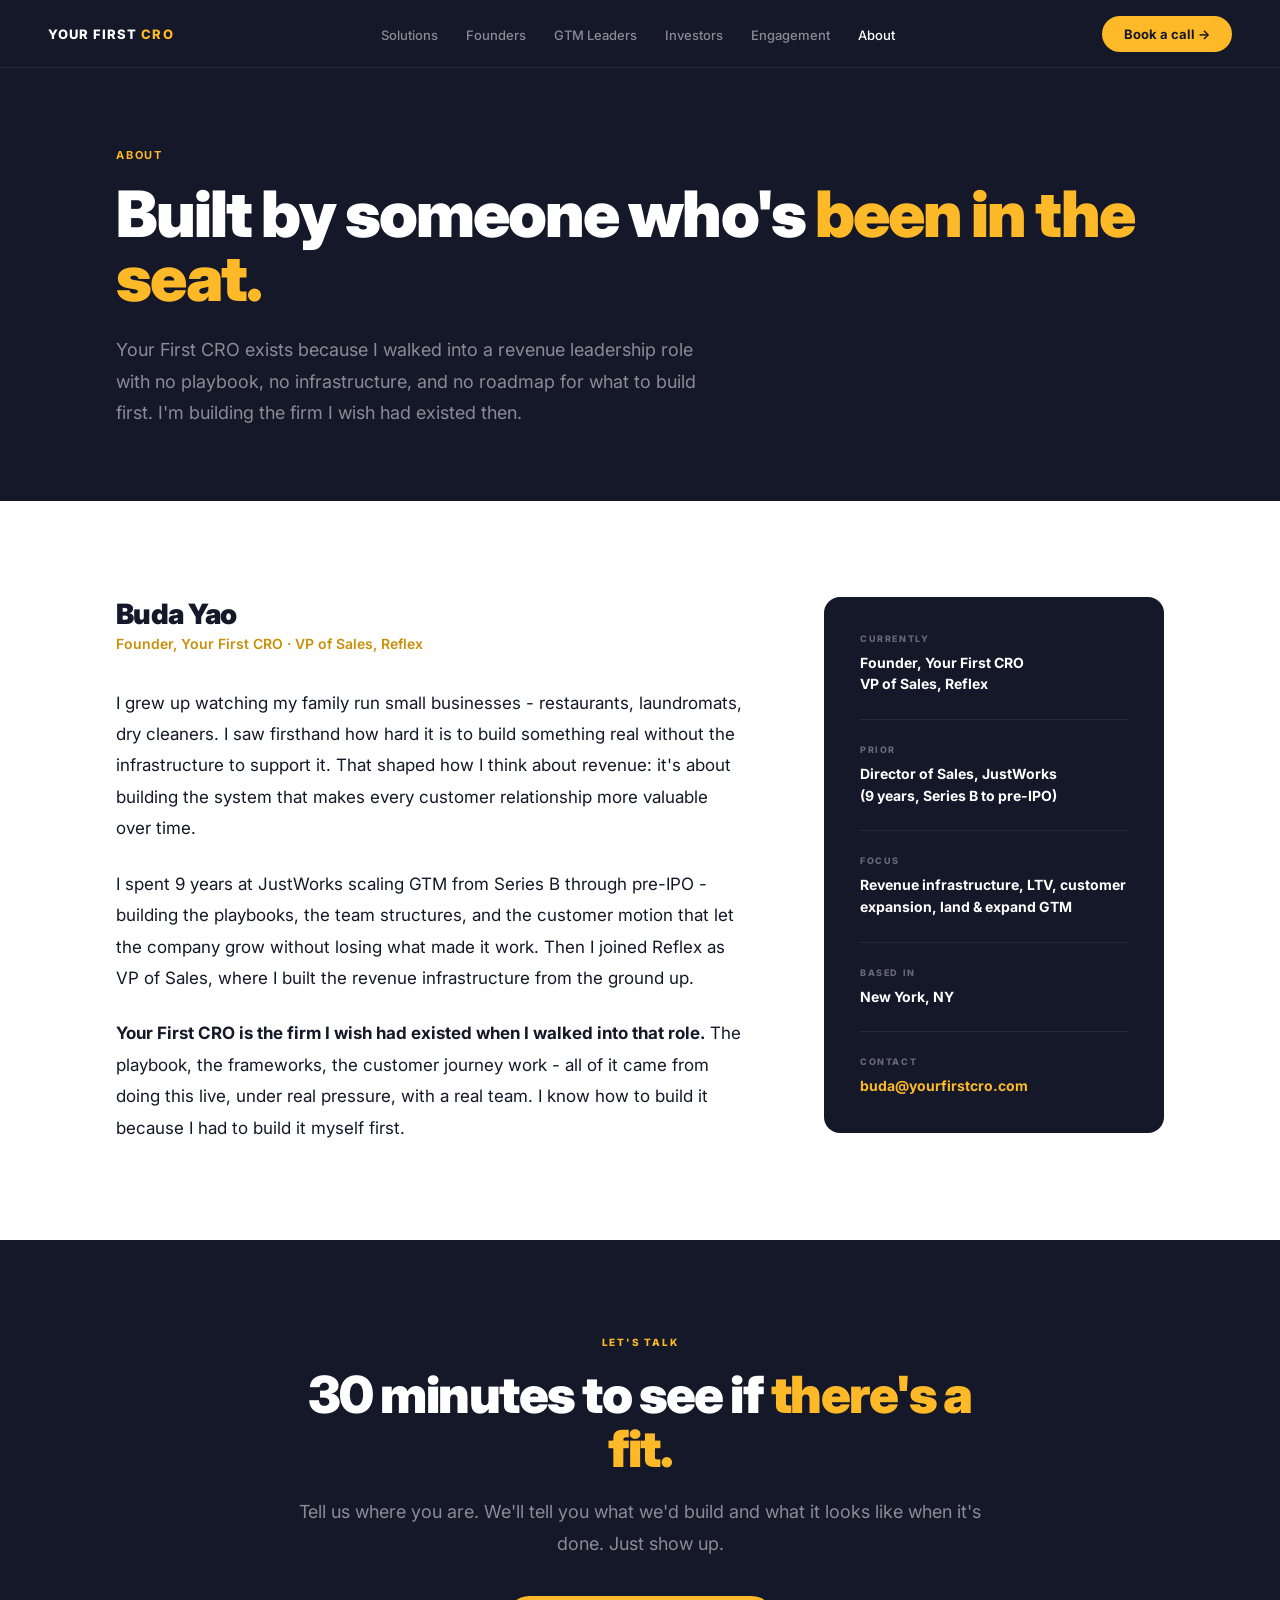
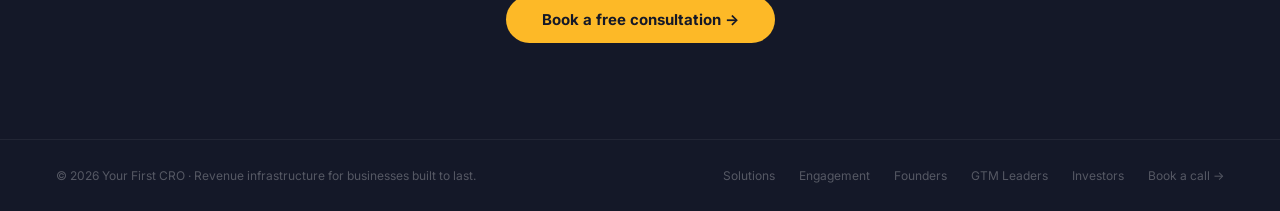
==== commit d5d0ef36: "Revert "Refresh site typography and solutions page with real deliverables" This reverts commit a88e0" ====
--- a/about.html
+++ b/about.html
@@ -6,7 +6,7 @@
   <title>About — Your First CRO</title>
   <link rel="preconnect" href="https://fonts.googleapis.com" />
   <link rel="preconnect" href="https://fonts.gstatic.com" crossorigin />
-  <link href="https://fonts.googleapis.com/css2?family=Plus+Jakarta+Sans:ital,wght@0,400;0,500;0,600;0,700;0,800;1,700&display=swap" rel="stylesheet" />
+  <link href="https://fonts.googleapis.com/css2?family=Inter:wght@300;400;500;600;700;800;900&display=swap" rel="stylesheet" />
   <style>
     *, *::before, *::after { box-sizing: border-box; margin: 0; padding: 0; }
     :root {
@@ -21,7 +21,7 @@
       --gold-dk: #C8900A;
     }
     html { scroll-behavior: smooth; }
-    body { background: var(--white); color: var(--text); font-family: 'Plus Jakarta Sans', sans-serif; -webkit-font-smoothing: antialiased; }
+    body { background: var(--white); color: var(--text); font-family: 'Inter', sans-serif; -webkit-font-smoothing: antialiased; }
 
     /* -- NAV -- */
     nav {
@@ -42,7 +42,7 @@
     /* -- PAGE HERO -- */
     .page-hero { background: var(--dark); padding-top: 68px; }
     .page-hero-inner { max-width: 1160px; margin: 0 auto; padding: 80px 56px 72px; }
-    .page-kicker { display: inline-block; font-size: 10px; font-weight: 700; letter-spacing: .08em; text-transform: uppercase; color: rgba(255,255,255,.45); border: 1px solid rgba(255,255,255,.15); padding: 5px 12px; border-radius: 6px; margin-bottom: 20px; }
+    .page-kicker { font-size: 11px; font-weight: 700; letter-spacing: .16em; text-transform: uppercase; color: var(--gold); margin-bottom: 20px; }
     .page-hero h1 { font-size: clamp(38px, 5vw, 68px); font-weight: 900; line-height: 1.0; letter-spacing: -.03em; color: #fff; margin-bottom: 24px; }
     .page-hero h1 em { font-style: normal; color: var(--gold); }
     .page-hero-sub { font-size: 18px; color: rgba(255,255,255,.5); line-height: 1.75; max-width: 580px; }
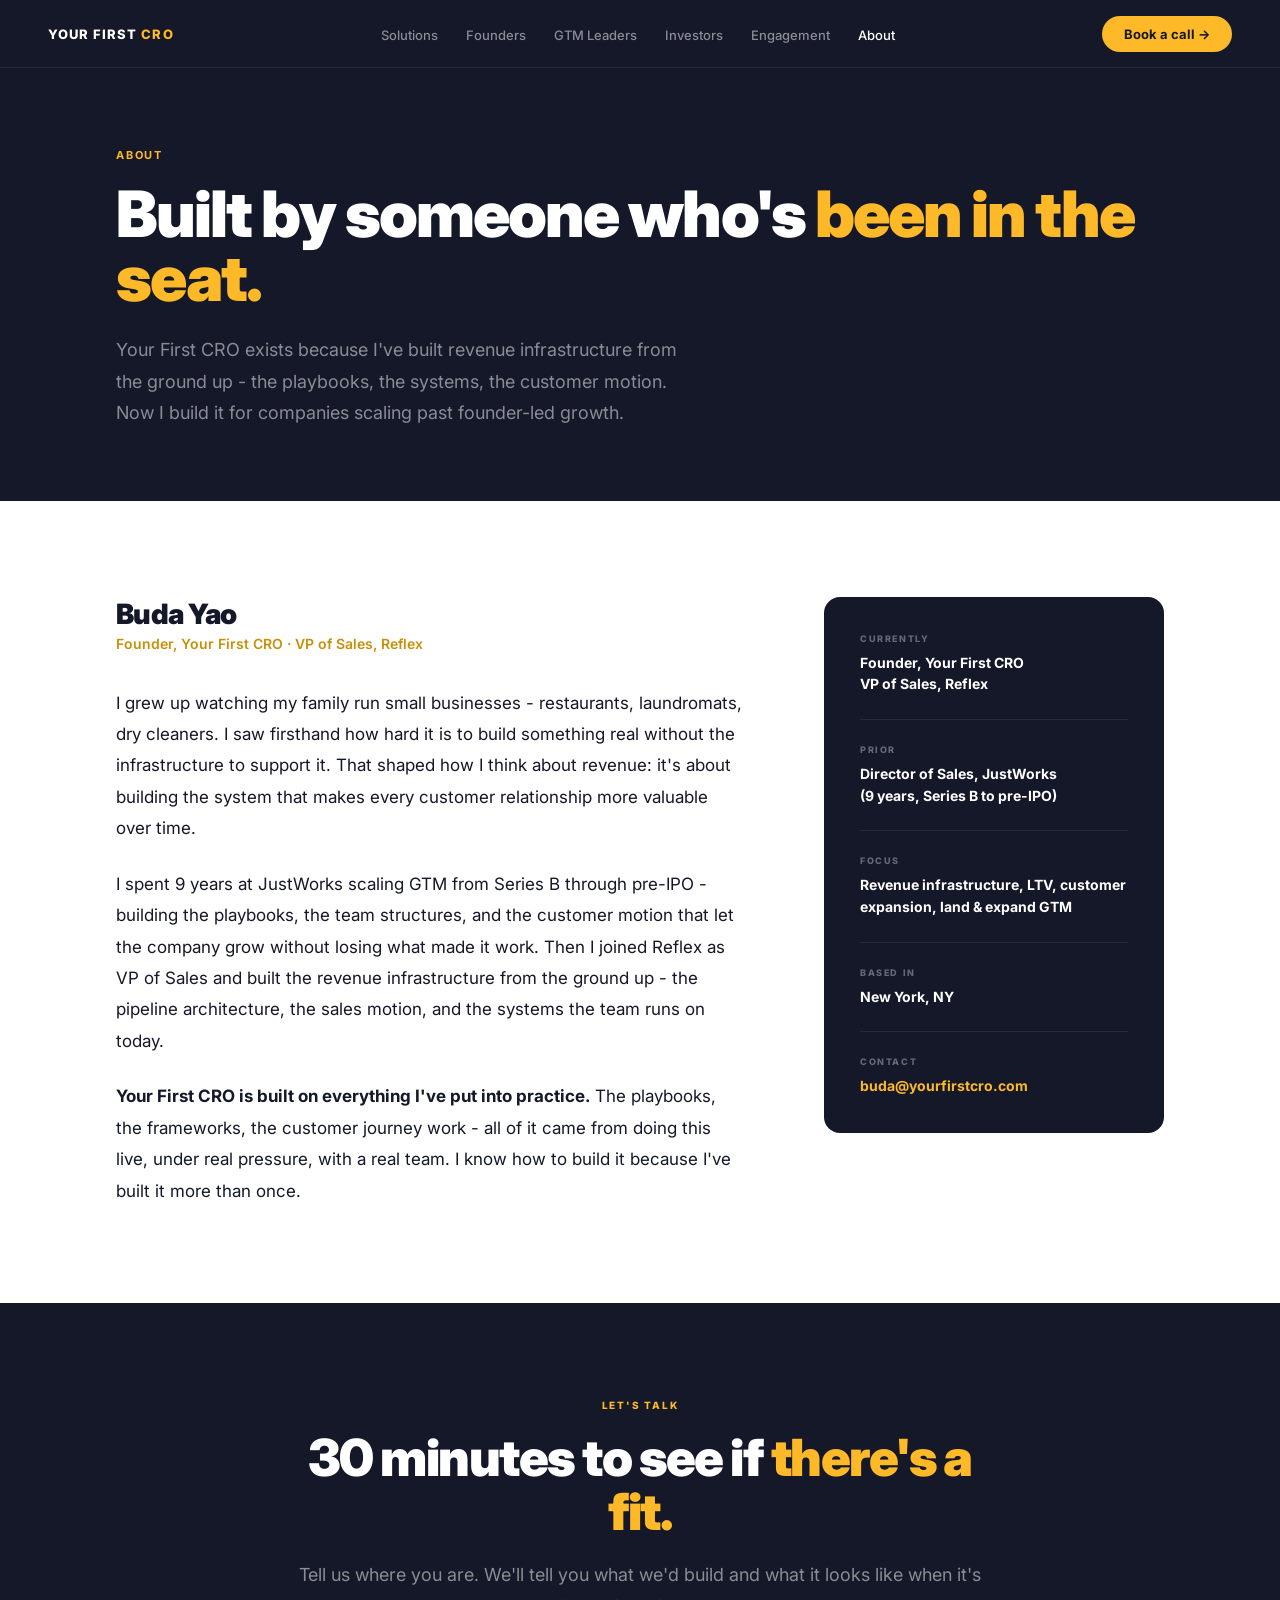
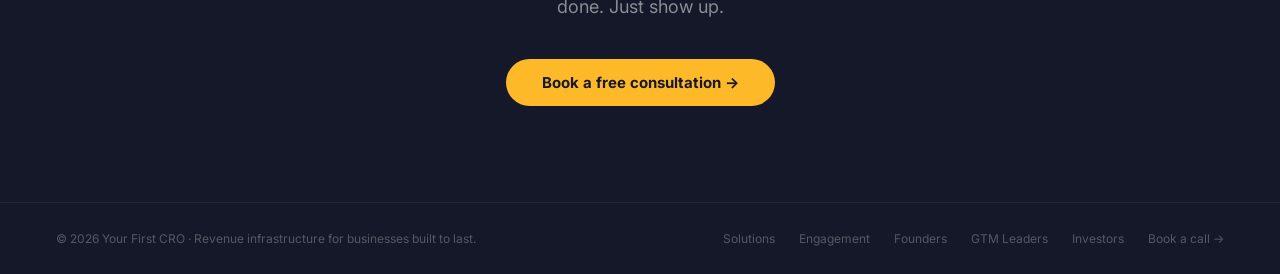
==== commit c21a13ab: "Reframe About page from deficit to builder narrative Remove "no playbook/infrastructure/roadmap" fra" ====
--- a/about.html
+++ b/about.html
@@ -130,7 +130,7 @@
   <div class="page-hero-inner">
     <div class="page-kicker">About</div>
     <h1>Built by someone who's <em>been in the seat.</em></h1>
-    <p class="page-hero-sub">Your First CRO exists because I walked into a revenue leadership role with no playbook, no infrastructure, and no roadmap for what to build first. I'm building the firm I wish had existed then.</p>
+    <p class="page-hero-sub">Your First CRO exists because I've built revenue infrastructure from the ground up - the playbooks, the systems, the customer motion. Now I build it for companies scaling past founder-led growth.</p>
   </div>
 </div>
 
@@ -142,8 +142,8 @@
         <div class="about-name">Buda Yao</div>
         <div class="about-title">Founder, Your First CRO · VP of Sales, Reflex</div>
         <p>I grew up watching my family run small businesses - restaurants, laundromats, dry cleaners. I saw firsthand how hard it is to build something real without the infrastructure to support it. That shaped how I think about revenue: it's about building the system that makes every customer relationship more valuable over time.</p>
-        <p>I spent 9 years at JustWorks scaling GTM from Series B through pre-IPO - building the playbooks, the team structures, and the customer motion that let the company grow without losing what made it work. Then I joined Reflex as VP of Sales, where I built the revenue infrastructure from the ground up.</p>
-        <p><strong>Your First CRO is the firm I wish had existed when I walked into that role.</strong> The playbook, the frameworks, the customer journey work - all of it came from doing this live, under real pressure, with a real team. I know how to build it because I had to build it myself first.</p>
+        <p>I spent 9 years at JustWorks scaling GTM from Series B through pre-IPO - building the playbooks, the team structures, and the customer motion that let the company grow without losing what made it work. Then I joined Reflex as VP of Sales and built the revenue infrastructure from the ground up - the pipeline architecture, the sales motion, and the systems the team runs on today.</p>
+        <p><strong>Your First CRO is built on everything I've put into practice.</strong> The playbooks, the frameworks, the customer journey work - all of it came from doing this live, under real pressure, with a real team. I know how to build it because I've built it more than once.</p>
       </div>
       <div class="about-sidebar">
         <div class="about-row">
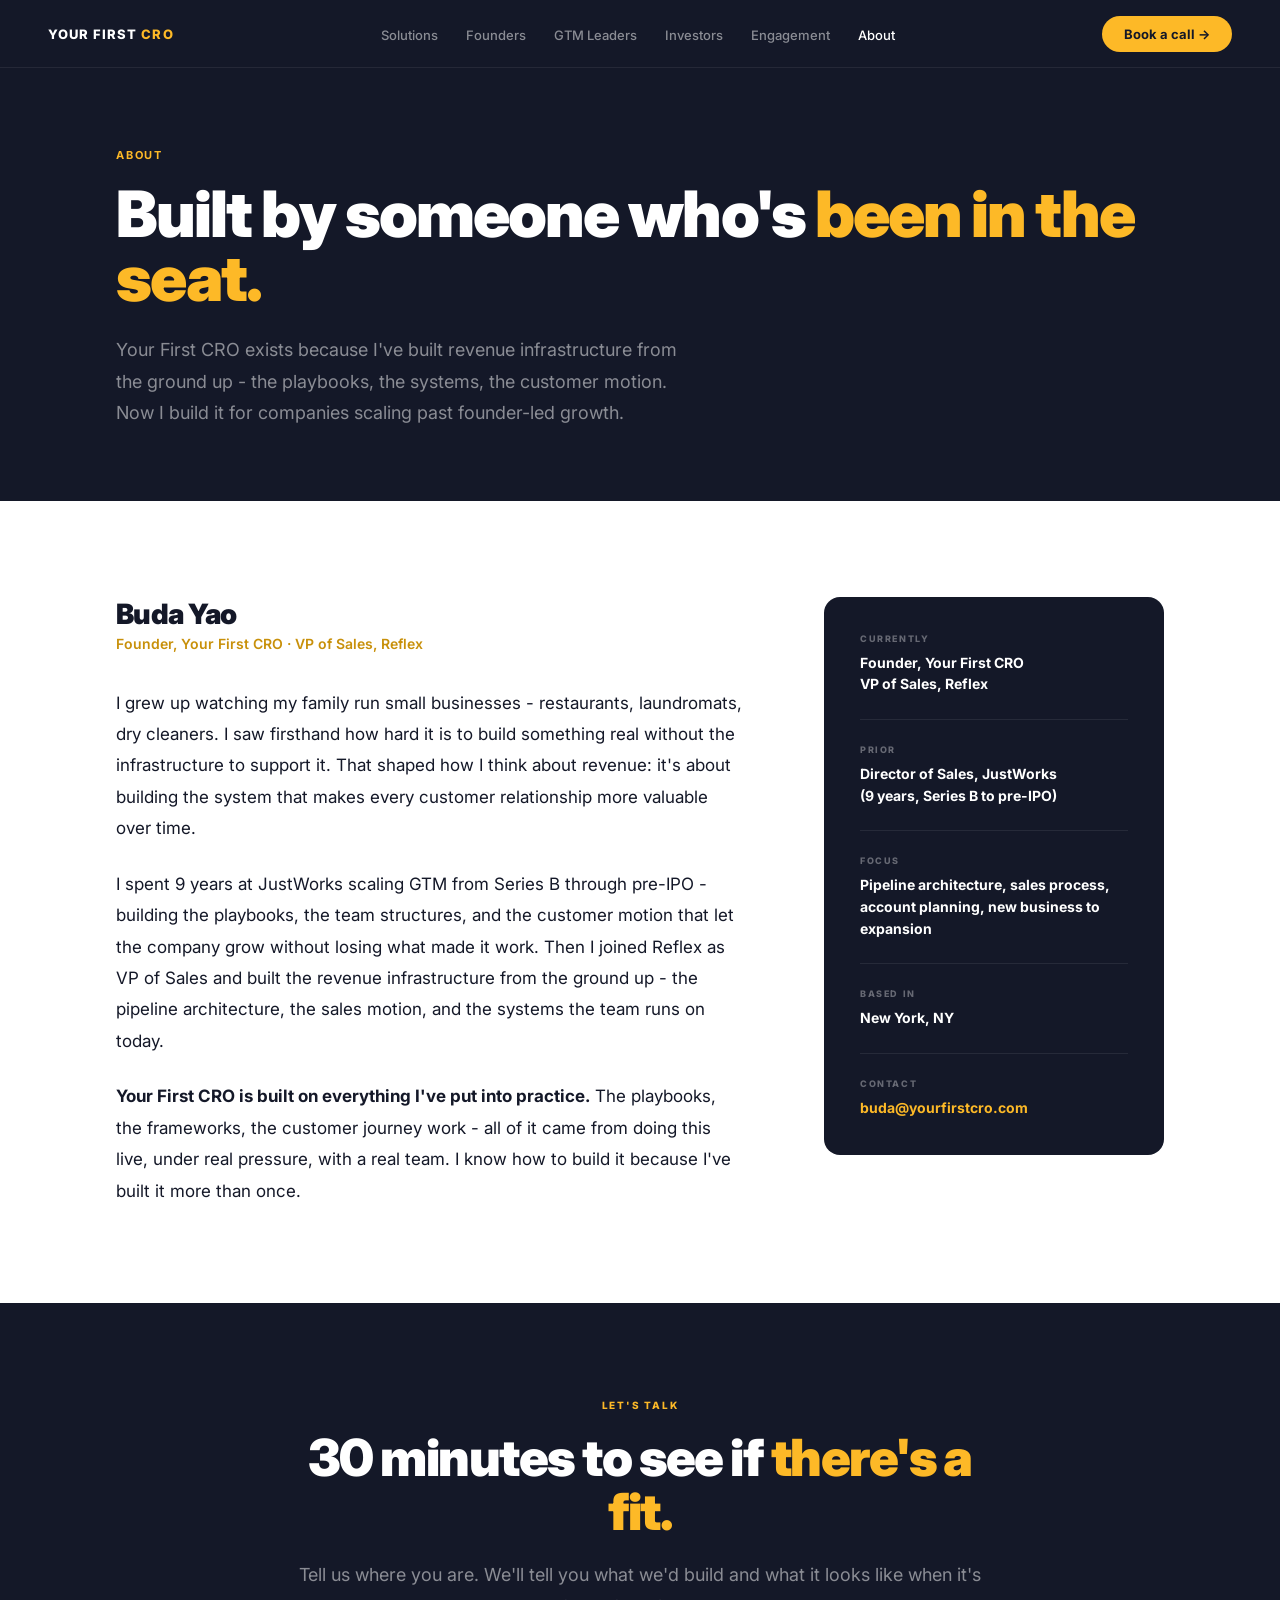
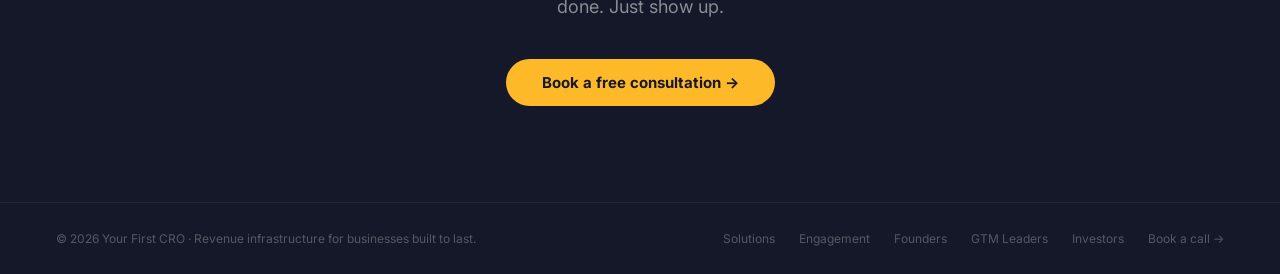
==== commit 505a82e3: "Refocus homepage triggers and About on new business Rewrite "you're in the right place if" rows to l" ====
--- a/about.html
+++ b/about.html
@@ -156,7 +156,7 @@
         </div>
         <div class="about-row">
           <div class="about-row-label">Focus</div>
-          <div class="about-row-value">Revenue infrastructure, LTV, customer expansion, land & expand GTM</div>
+          <div class="about-row-value">Pipeline architecture, sales process, account planning, new business to expansion</div>
         </div>
         <div class="about-row">
           <div class="about-row-label">Based in</div>
